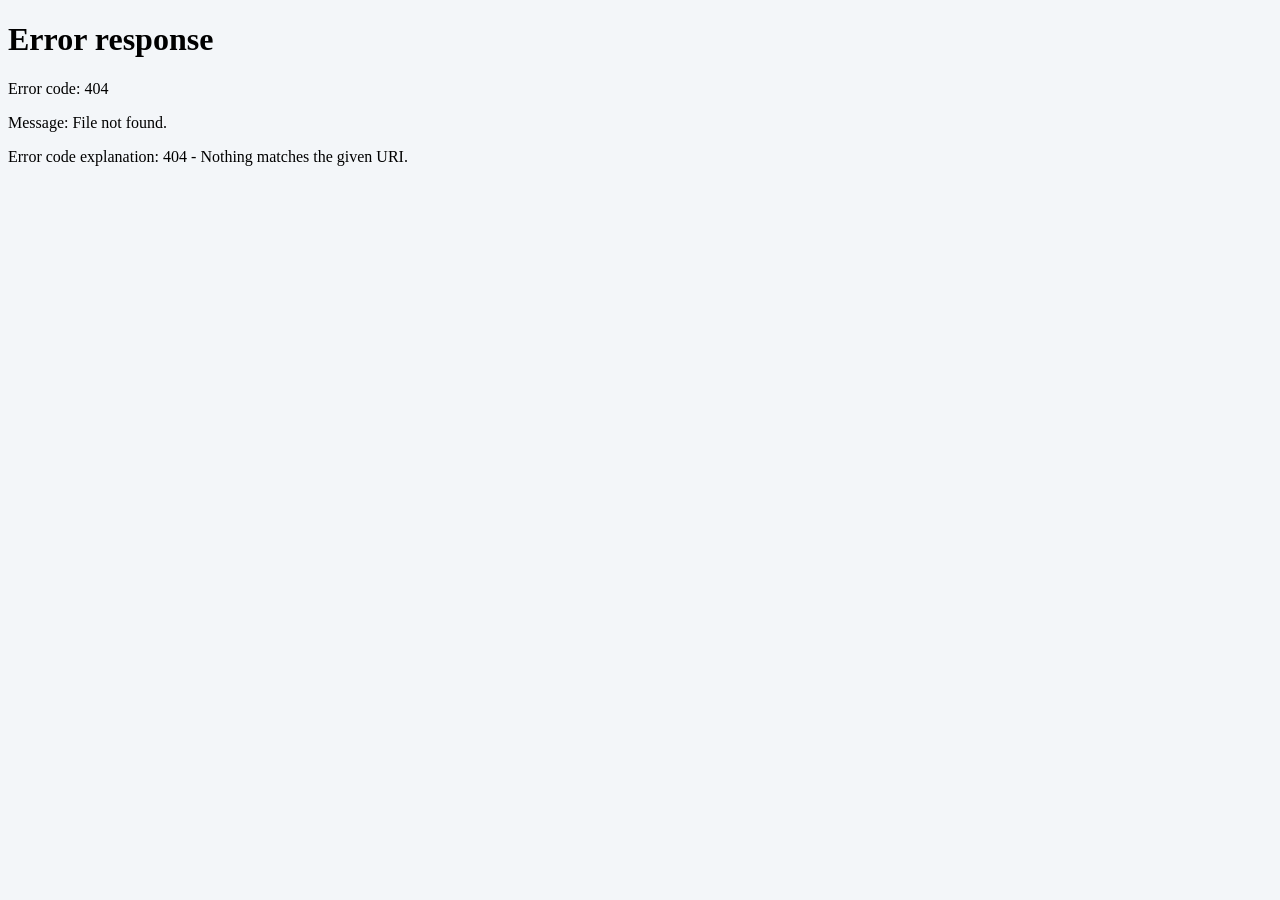
==== index.html @ ad3c3269 "Add web app entry point" ====
<!doctype html>
<html lang="es">
<head>
  <meta charset="utf-8">
  <meta name="viewport" content="width=device-width,initial-scale=1,viewport-fit=cover">
  <meta name="theme-color" content="#004b87">
  <meta name="apple-mobile-web-app-capable" content="yes">
  <meta name="apple-mobile-web-app-status-bar-style" content="default">
  <meta name="apple-mobile-web-app-title" content="Project Eng.">
  <link rel="manifest" href="./manifest.webmanifest">
  <link rel="icon" href="./assets/favicon.svg" type="image/svg+xml">
  <title>Project Engineering · Aula interactiva</title>
  <style>
    html,body,iframe{width:100%;height:100%;margin:0;border:0}
    body{overflow:hidden;background:#f3f6f9}
    iframe{display:block}
  </style>
</head>
<body>
  <iframe src="./aula_interactiva.html" title="Project Engineering · Aula interactiva" allow="fullscreen"></iframe>
  <script>
    if ('serviceWorker' in navigator) {
      window.addEventListener('load', () => navigator.serviceWorker.register('./service-worker.js'));
    }
  </script>
</body>
</html>
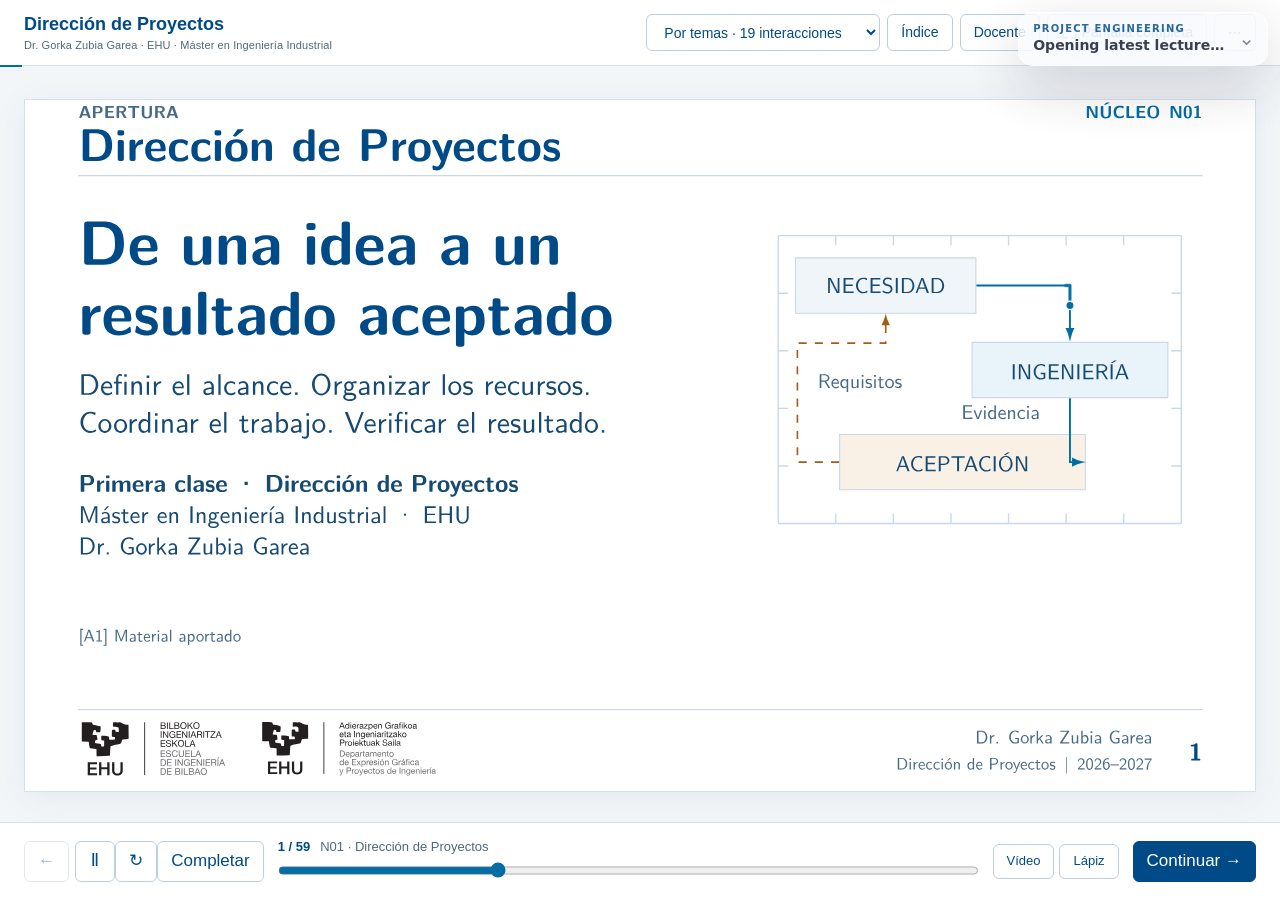
==== commit b1772182: "Turn entry point into smart lecture shell" ====
--- a/index.html
+++ b/index.html
@@ -1,5 +1,5 @@
 <!doctype html>
-<html lang="es">
+<html lang="en">
 <head>
   <meta charset="utf-8">
   <meta name="viewport" content="width=device-width,initial-scale=1,viewport-fit=cover">
@@ -7,21 +7,57 @@
   <meta name="apple-mobile-web-app-capable" content="yes">
   <meta name="apple-mobile-web-app-status-bar-style" content="default">
   <meta name="apple-mobile-web-app-title" content="Project Eng.">
+  <meta name="mobile-web-app-capable" content="yes">
+  <meta name="application-name" content="Project Engineering">
   <link rel="manifest" href="./manifest.webmanifest">
   <link rel="icon" href="./assets/favicon.svg" type="image/svg+xml">
-  <title>Project Engineering · Aula interactiva</title>
-  <style>
-    html,body,iframe{width:100%;height:100%;margin:0;border:0}
-    body{overflow:hidden;background:#f3f6f9}
-    iframe{display:block}
-  </style>
+  <link rel="apple-touch-icon" href="./assets/app-icon-192.png">
+  <link rel="stylesheet" href="./assets/app-shell.css">
+  <title>Project Engineering · Interactive Lecture</title>
 </head>
 <body>
-  <iframe src="./aula_interactiva.html" title="Project Engineering · Aula interactiva" allow="fullscreen"></iframe>
-  <script>
-    if ('serviceWorker' in navigator) {
-      window.addEventListener('load', () => navigator.serviceWorker.register('./service-worker.js'));
-    }
-  </script>
+  <main class="app-stage" aria-label="Project Engineering interactive lecture">
+    <iframe
+      id="lecture-frame"
+      src="./aula_interactiva.html"
+      title="Project Engineering · Interactive Lecture"
+      allow="fullscreen"
+      referrerpolicy="same-origin"></iframe>
+  </main>
+
+  <div id="lecture-shell" class="lecture-shell is-loading">
+    <button id="lecture-toggle" class="lecture-toggle" type="button" aria-expanded="false" aria-controls="lecture-menu">
+      <span class="lecture-toggle-copy">
+        <span class="lecture-kicker">PROJECT ENGINEERING</span>
+        <span id="current-lecture" class="lecture-current">Opening latest lecture…</span>
+      </span>
+      <span class="lecture-chevron" aria-hidden="true">⌄</span>
+    </button>
+
+    <section id="lecture-menu" class="lecture-menu" aria-label="Lecture navigator" hidden>
+      <header class="lecture-menu-header">
+        <div>
+          <span class="lecture-menu-kicker">COURSE NAVIGATOR</span>
+          <h1>Lectures</h1>
+        </div>
+        <button id="lecture-close" class="icon-button" type="button" aria-label="Close lecture navigator">×</button>
+      </header>
+
+      <div class="lecture-actions" role="group" aria-label="Lecture shortcuts">
+        <button id="latest-lecture" type="button">Latest</button>
+        <button id="continue-lecture" type="button">Continue</button>
+      </div>
+
+      <div id="lecture-list" class="lecture-list" role="listbox" aria-label="Available lectures"></div>
+
+      <footer class="lecture-menu-footer">
+        <span id="lecture-status" aria-live="polite">Discovering lectures…</span>
+        <button id="reload-app" class="text-button" type="button">Check for update</button>
+      </footer>
+    </section>
+  </div>
+
+  <div id="menu-backdrop" class="menu-backdrop" hidden></div>
+  <script src="./scripts/app-shell.js" defer></script>
 </body>
-</html>+</html>
--- a/assets/app-shell.css
+++ b/assets/app-shell.css
@@ -0,0 +1,226 @@
+:root {
+  color-scheme: light dark;
+  --pe-blue: #004b87;
+  --pe-bg: rgba(248, 250, 252, .94);
+  --pe-bg-solid: #f8fafc;
+  --pe-text: #0f172a;
+  --pe-muted: #64748b;
+  --pe-line: rgba(15, 23, 42, .12);
+  --pe-shadow: 0 20px 60px rgba(15, 23, 42, .22);
+  --safe-top: max(12px, env(safe-area-inset-top));
+  --safe-right: max(12px, env(safe-area-inset-right));
+  --safe-bottom: max(12px, env(safe-area-inset-bottom));
+  --safe-left: max(12px, env(safe-area-inset-left));
+}
+
+* { box-sizing: border-box; }
+html, body { width: 100%; height: 100%; margin: 0; background: #f3f6f9; }
+body { overflow: hidden; font-family: -apple-system, BlinkMacSystemFont, "SF Pro Text", "Segoe UI", system-ui, sans-serif; }
+button { font: inherit; }
+
+.app-stage,
+#lecture-frame {
+  position: fixed;
+  inset: 0;
+  width: 100%;
+  height: 100%;
+  margin: 0;
+  border: 0;
+}
+#lecture-frame { display: block; background: #fff; }
+
+.lecture-shell {
+  position: fixed;
+  z-index: 1000;
+  top: var(--safe-top);
+  right: var(--safe-right);
+  width: min(390px, calc(100vw - var(--safe-left) - var(--safe-right)));
+  pointer-events: none;
+}
+
+.lecture-toggle,
+.lecture-menu {
+  pointer-events: auto;
+  border: 1px solid rgba(255,255,255,.72);
+  background: var(--pe-bg);
+  color: var(--pe-text);
+  box-shadow: var(--pe-shadow);
+  -webkit-backdrop-filter: saturate(160%) blur(22px);
+  backdrop-filter: saturate(160%) blur(22px);
+}
+
+.lecture-toggle {
+  margin-left: auto;
+  min-width: 224px;
+  max-width: 100%;
+  min-height: 54px;
+  padding: 9px 12px 9px 14px;
+  border-radius: 15px;
+  display: flex;
+  align-items: center;
+  justify-content: space-between;
+  gap: 14px;
+  cursor: pointer;
+  text-align: left;
+  transition: transform .16s ease, opacity .16s ease, background .16s ease;
+}
+.lecture-toggle:active { transform: scale(.985); }
+.lecture-shell.is-loading .lecture-toggle { opacity: .82; }
+.lecture-toggle-copy { min-width: 0; display: grid; gap: 2px; }
+.lecture-kicker,
+.lecture-menu-kicker {
+  color: var(--pe-blue);
+  font-size: 10px;
+  line-height: 1.2;
+  font-weight: 800;
+  letter-spacing: .12em;
+}
+.lecture-current {
+  display: block;
+  overflow: hidden;
+  white-space: nowrap;
+  text-overflow: ellipsis;
+  font-size: 14px;
+  line-height: 1.25;
+  font-weight: 700;
+}
+.lecture-chevron { color: var(--pe-muted); font-size: 20px; line-height: 1; transform: translateY(-1px); }
+.lecture-toggle[aria-expanded="true"] .lecture-chevron { transform: rotate(180deg) translateY(1px); }
+
+.lecture-menu {
+  margin-top: 8px;
+  border-radius: 20px;
+  overflow: hidden;
+}
+.lecture-menu[hidden] { display: none; }
+.lecture-menu-header {
+  padding: 17px 17px 12px;
+  display: flex;
+  align-items: flex-start;
+  justify-content: space-between;
+  gap: 12px;
+  border-bottom: 1px solid var(--pe-line);
+}
+.lecture-menu-header h1 { margin: 3px 0 0; font-size: 21px; line-height: 1.1; letter-spacing: -.02em; }
+.icon-button {
+  width: 34px;
+  height: 34px;
+  border: 0;
+  border-radius: 50%;
+  background: rgba(100,116,139,.12);
+  color: inherit;
+  cursor: pointer;
+  font-size: 24px;
+  line-height: 1;
+}
+.lecture-actions {
+  padding: 11px 14px;
+  display: grid;
+  grid-template-columns: 1fr 1fr;
+  gap: 8px;
+  border-bottom: 1px solid var(--pe-line);
+}
+.lecture-actions button,
+.text-button {
+  border: 1px solid var(--pe-line);
+  background: rgba(255,255,255,.58);
+  color: var(--pe-text);
+  border-radius: 11px;
+  padding: 9px 11px;
+  cursor: pointer;
+  font-weight: 700;
+}
+.lecture-actions button:disabled { opacity: .42; cursor: default; }
+
+.lecture-list {
+  max-height: min(52vh, 520px);
+  overflow: auto;
+  overscroll-behavior: contain;
+  padding: 8px;
+}
+.lecture-option {
+  width: 100%;
+  border: 0;
+  border-radius: 12px;
+  background: transparent;
+  color: inherit;
+  padding: 11px 12px;
+  display: grid;
+  grid-template-columns: minmax(0,1fr) auto;
+  align-items: center;
+  gap: 10px;
+  text-align: left;
+  cursor: pointer;
+}
+.lecture-option:hover { background: rgba(100,116,139,.09); }
+.lecture-option[aria-selected="true"] { background: rgba(0,75,135,.11); }
+.lecture-option-title { min-width: 0; overflow: hidden; text-overflow: ellipsis; white-space: nowrap; font-size: 14px; font-weight: 650; }
+.lecture-option-badge {
+  color: var(--pe-blue);
+  font-size: 10px;
+  font-weight: 800;
+  letter-spacing: .08em;
+  text-transform: uppercase;
+}
+.lecture-empty { padding: 18px 12px 22px; color: var(--pe-muted); font-size: 13px; line-height: 1.45; }
+
+.lecture-menu-footer {
+  padding: 10px 14px 12px;
+  display: flex;
+  align-items: center;
+  justify-content: space-between;
+  gap: 12px;
+  border-top: 1px solid var(--pe-line);
+  color: var(--pe-muted);
+  font-size: 11px;
+}
+.text-button { padding: 7px 9px; color: var(--pe-blue); white-space: nowrap; font-size: 11px; }
+.menu-backdrop { display: none; }
+
+@media (max-width: 720px) {
+  .lecture-shell {
+    top: var(--safe-top);
+    right: var(--safe-right);
+    left: var(--safe-left);
+    width: auto;
+  }
+  .lecture-toggle { min-width: 0; max-width: min(290px, 82vw); }
+  .lecture-menu {
+    position: fixed;
+    left: var(--safe-left);
+    right: var(--safe-right);
+    bottom: var(--safe-bottom);
+    margin: 0;
+    max-height: min(76vh, 680px);
+    border-radius: 23px;
+    z-index: 1002;
+  }
+  .lecture-list { max-height: 49vh; }
+  .menu-backdrop:not([hidden]) {
+    display: block;
+    position: fixed;
+    z-index: 999;
+    inset: 0;
+    background: rgba(15,23,42,.28);
+    -webkit-backdrop-filter: blur(2px);
+    backdrop-filter: blur(2px);
+  }
+}
+
+@media (prefers-color-scheme: dark) {
+  :root {
+    --pe-bg: rgba(17, 24, 39, .91);
+    --pe-bg-solid: #111827;
+    --pe-text: #f8fafc;
+    --pe-muted: #94a3b8;
+    --pe-line: rgba(255,255,255,.12);
+    --pe-shadow: 0 20px 60px rgba(0,0,0,.42);
+  }
+  .lecture-actions button,
+  .text-button { background: rgba(255,255,255,.06); }
+  #lecture-frame { background: #111827; }
+}
+
+@media (prefers-reduced-motion: reduce) {
+  *, *::before, *::after { scroll-behavior: auto !important; transition: none !important; }
+}
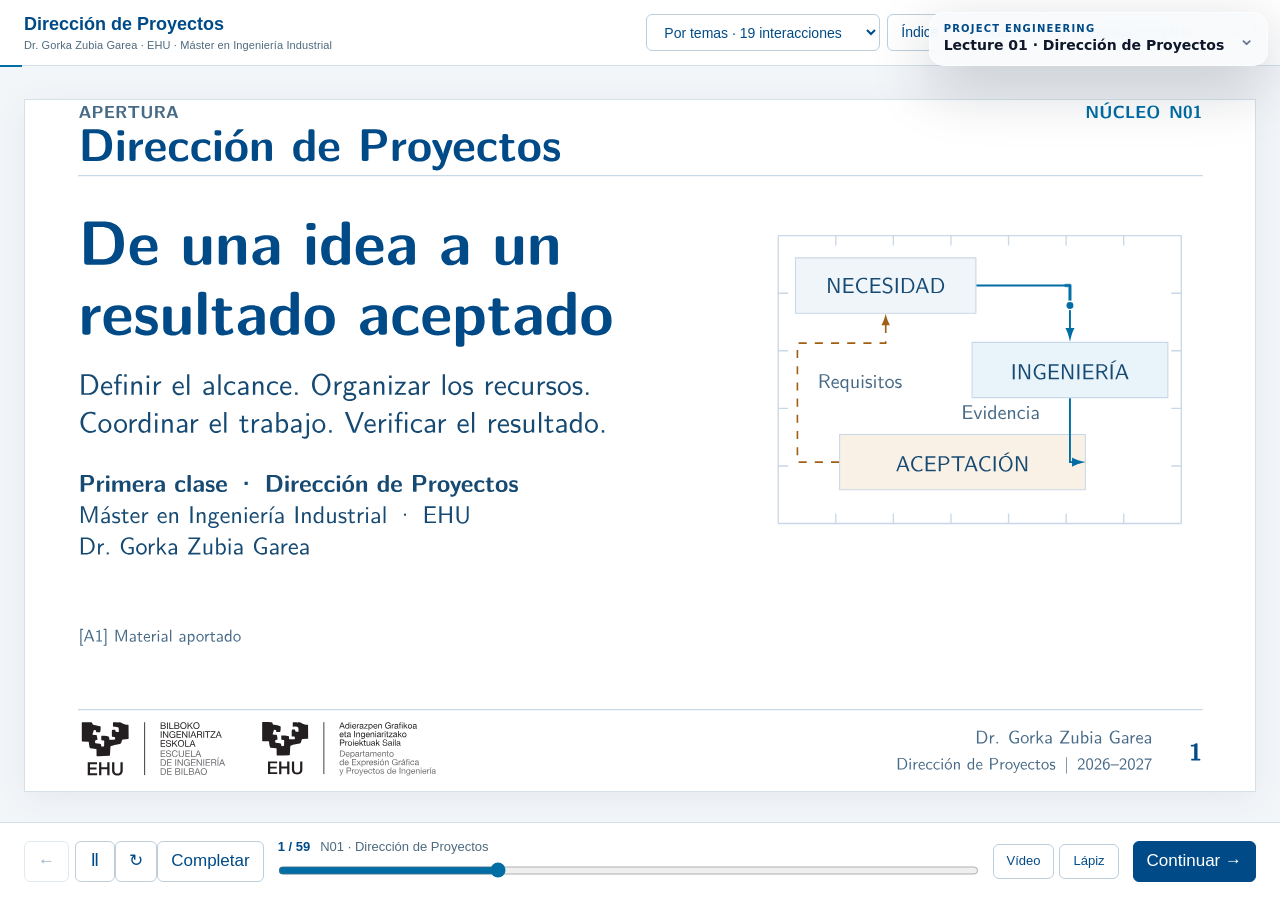
==== commit 433ea73a: "Load Lecture 01 from catalog path" ====
--- a/index.html
+++ b/index.html
@@ -19,7 +19,7 @@
   <main class="app-stage" aria-label="Project Engineering interactive lecture">
     <iframe
       id="lecture-frame"
-      src="./aula_interactiva.html"
+      src="./lectures/01-direccion-de-proyectos.html"
       title="Project Engineering · Interactive Lecture"
       allow="fullscreen"
       referrerpolicy="same-origin"></iframe>
@@ -51,7 +51,7 @@
       <div id="lecture-list" class="lecture-list" role="listbox" aria-label="Available lectures"></div>
 
       <footer class="lecture-menu-footer">
-        <span id="lecture-status" aria-live="polite">Discovering lectures…</span>
+        <span id="lecture-status" aria-live="polite">Loading lecture catalog…</span>
         <button id="reload-app" class="text-button" type="button">Check for update</button>
       </footer>
     </section>
--- a/assets/app-shell.css
+++ b/assets/app-shell.css
@@ -154,7 +154,9 @@
 }
 .lecture-option:hover { background: rgba(100,116,139,.09); }
 .lecture-option[aria-selected="true"] { background: rgba(0,75,135,.11); }
+.lecture-option-copy { min-width: 0; display: grid; gap: 3px; }
 .lecture-option-title { min-width: 0; overflow: hidden; text-overflow: ellipsis; white-space: nowrap; font-size: 14px; font-weight: 650; }
+.lecture-option-meta { min-width: 0; overflow: hidden; text-overflow: ellipsis; white-space: nowrap; color: var(--pe-muted); font-size: 11px; line-height: 1.25; }
 .lecture-option-badge {
   color: var(--pe-blue);
   font-size: 10px;
@@ -162,7 +164,6 @@
   letter-spacing: .08em;
   text-transform: uppercase;
 }
-.lecture-empty { padding: 18px 12px 22px; color: var(--pe-muted); font-size: 13px; line-height: 1.45; }
 
 .lecture-menu-footer {
   padding: 10px 14px 12px;
@@ -184,7 +185,7 @@
     left: var(--safe-left);
     width: auto;
   }
-  .lecture-toggle { min-width: 0; max-width: min(290px, 82vw); }
+  .lecture-toggle { min-width: 0; max-width: min(310px, 86vw); }
   .lecture-menu {
     position: fixed;
     left: var(--safe-left);
